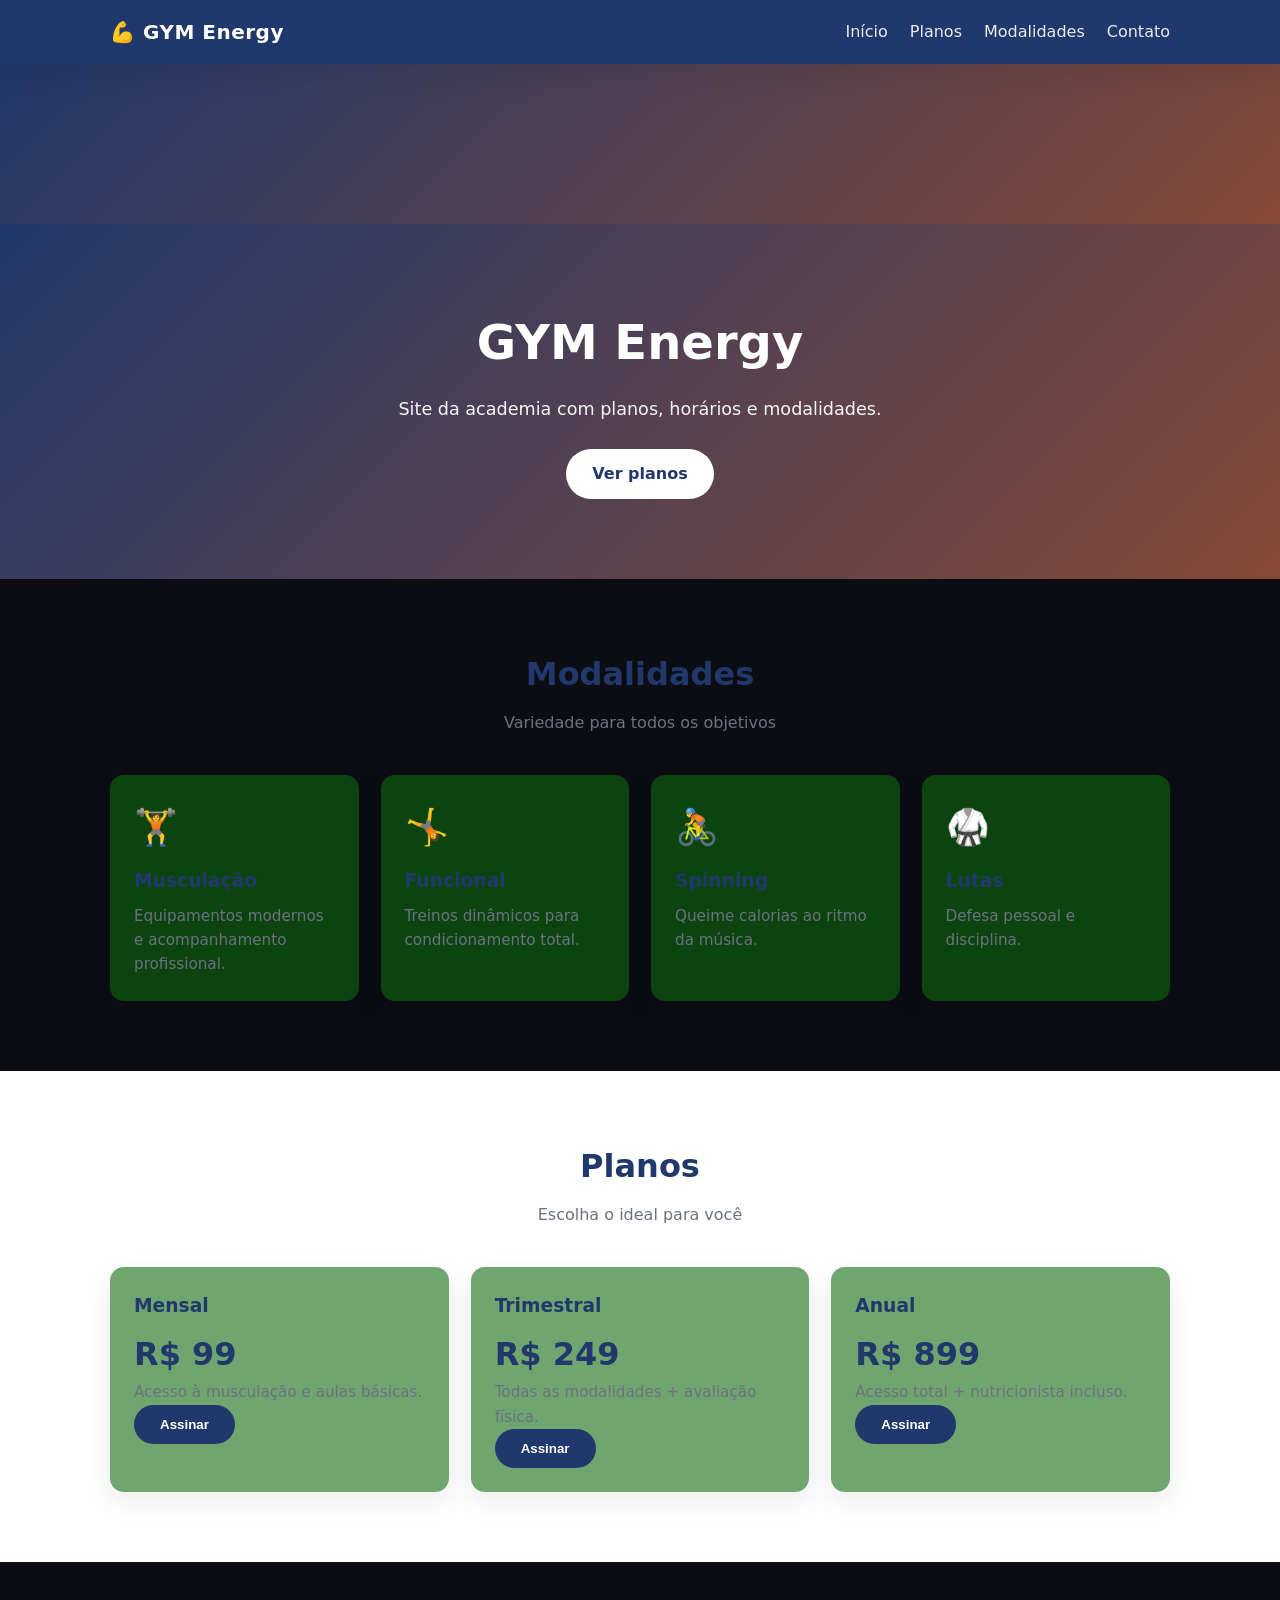
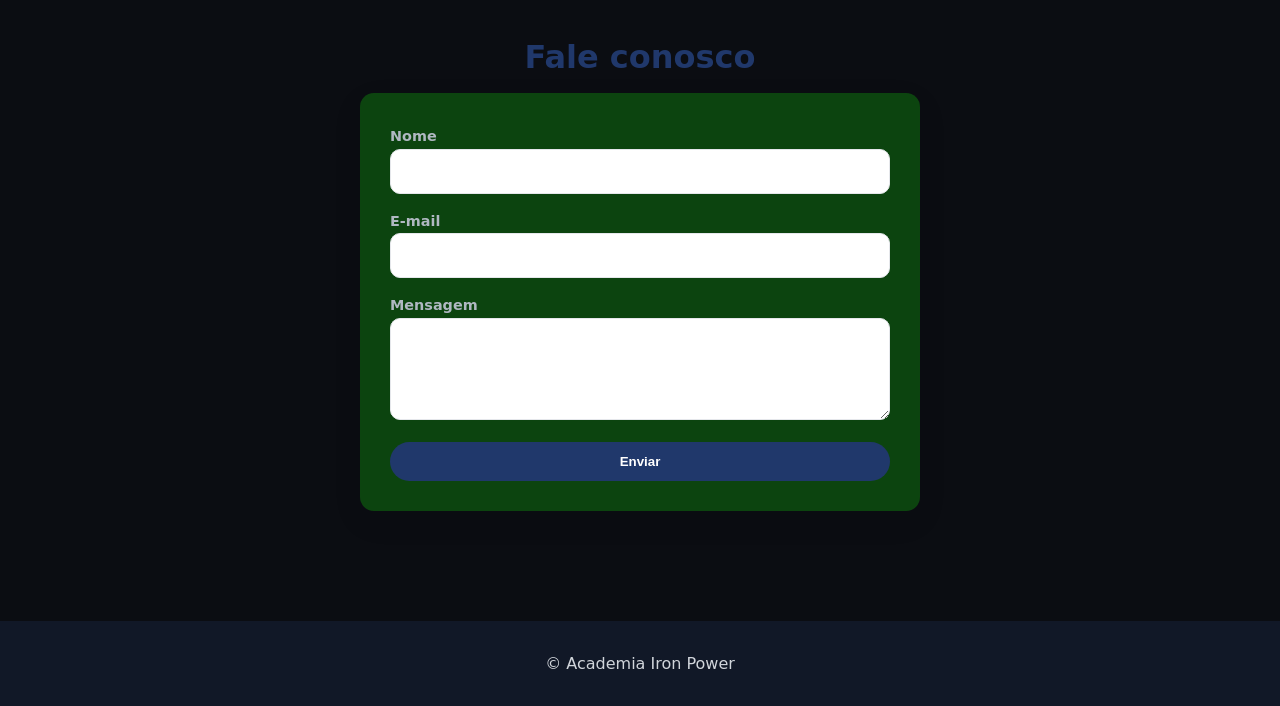
==== projetos-final-2026-2/02-academia/index.html @ 280571b9 "projeto" ====
<!DOCTYPE html>
<!-- Academia Iron Power — Landing com planos/preços -->
<html lang="pt-BR">
<head>
  <meta charset="UTF-8" />
  <meta name="viewport" content="width=device-width, initial-scale=1.0" />
  <title>Academia Iron Power</title>
  <meta name="description" content="Site da academia com planos, horários e modalidades." />
  <link rel="stylesheet" href="styles.css" />
</head>
<body>
  <header class="site-header">
    <div class="nav">
      <div class="logo">💪 GYM Energy</div>
      <button class="menu-toggle" aria-label="Menu">☰</button>
      <ul id="menu">
        <li><a href="#inicio">Início</a></li>
        <li><a href="#planos">Planos</a></li>
        <li><a href="#modalidades">Modalidades</a></li>
        <li><a href="#contato">Contato</a></li>
      </ul>
    </div>
  </header>

  <section class="hero" id="banana">
     <div class="interface">
        
     </div>
  </section>

  <section class="hero" id="inicio">
    <h1>GYM Energy</h1>
    <p>Site da academia com planos, horários e modalidades.</p>
    <a href="#planos" class="btn">Ver planos</a>
  </section>

  <section id="modalidades">
    <div class="container">
      <h2>Modalidades</h2>
      <p class="subtitle">Variedade para todos os objetivos</p>
      <div class="grid">
        <article class="card"><div class="icon">🏋️</div><h3>Musculação</h3><p>Equipamentos modernos e acompanhamento profissional.</p></article>
        <article class="card"><div class="icon">🤸</div><h3>Funcional</h3><p>Treinos dinâmicos para condicionamento total.</p></article>
        <article class="card"><div class="icon">🚴</div><h3>Spinning</h3><p>Queime calorias ao ritmo da música.</p></article>
        <article class="card"><div class="icon">🥋</div><h3>Lutas</h3><p>Defesa pessoal e disciplina.</p></article>
      </div>
    </div>
  </section>

  <section id="planos" style="background:#fff;">
    <div class="container">
      <h2>Planos</h2>
      <p class="subtitle">Escolha o ideal para você</p>
      <div class="grid">
        <article class="card"><h3>Mensal</h3><p style="font-size:2rem;color:var(--primary);font-weight:800;">R$ 99</p><p>Acesso à musculação e aulas básicas.</p><button class="btn primary" onclick="escolherPlano('Mensal')">Assinar</button></article>
        <article class="card"><h3>Trimestral</h3><p style="font-size:2rem;color:var(--primary);font-weight:800;">R$ 249</p><p>Todas as modalidades + avaliação física.</p><button class="btn primary" onclick="escolherPlano('Trimestral')">Assinar</button></article>
        <article class="card"><h3>Anual</h3><p style="font-size:2rem;color:var(--primary);font-weight:800;">R$ 899</p><p>Acesso total + nutricionista incluso.</p><button class="btn primary" onclick="escolherPlano('Anual')">Assinar</button></article>
      </div>
    </div>
  </section>

  <section id="contato">
    <div class="container">
      <h2>Fale conosco</h2>
      <form class="contact" id="formContato" novalidate>
        <div><label for="nome">Nome</label><input id="nome" required /></div>
        <div><label for="email">E-mail</label><input id="email" type="email" required /></div>
        <div><label for="mensagem">Mensagem</label><textarea id="mensagem" rows="4" required></textarea></div>
        <button type="submit" class="btn primary">Enviar</button>
        <div class="mensagem-feedback" id="feedback"></div>
      </form>
    </div>
  </section>

  <footer>
    <p>© <span id="ano"></span> Academia Iron Power</p>
  </footer>
  <script src="script.js"></script>
</body>
</html>
---- projetos-final-2026-2/02-academia/styles.css ----
/* =========================================================
   Academia Iron Power
   Folha de estilos principal.
   Conceitos: variáveis CSS, seletores, flexbox, grid,
   responsividade, transições e hover.
   ========================================================= */

/* Variáveis (Custom Properties) — facilitam manter o tema */
:root {
  --primary: #20386b;
  --accent: #864937;
  --bg: #0b0d12;
  --text: #b0b8c2;
  --muted: #6b7280;
  --card: #0e6b0e98;
  --radius: 14px;
  --shadow: 0 10px 30px rgba(0,0,0,.08);
  --container: 1100px;
}

/* Reset simples para padronizar entre navegadores */
* { box-sizing: border-box; margin: 0; padding: 0; }

html { scroll-behavior: smooth; } /* rolagem suave para âncoras */

body {
  font-family: 'Segoe UI', system-ui, -apple-system, sans-serif;
  background: var(--bg);
  color: var(--text);
  line-height: 1.6;
}

img { max-width: 100%; display: block; }

/* Container central reutilizável */
.container {
  max-width: var(--container);
  margin: 0 auto;
  padding: 0 20px;
}

/* ---------- HEADER / NAV ---------- */
header.site-header {
  background: var(--primary);
  color: #fff;
  position: sticky; /* fixa ao rolar */
  top: 0;
  z-index: 50;
  box-shadow: var(--shadow);
}
.nav {
  display: flex;
  align-items: center;
  justify-content: space-between;
  padding: 16px 20px;
  max-width: var(--container);
  margin: 0 auto;
}
.nav .logo { font-weight: 800; font-size: 1.25rem; letter-spacing: .5px; }
.nav ul { display: flex; gap: 22px; list-style: none; }
.nav a { color: #fff; text-decoration: none; opacity: .9; transition: opacity .2s; }
.nav a:hover { opacity: 1; text-decoration: underline; }

/* botão hambúrguer (mobile) */
.menu-toggle {
  display: none;
  background: transparent;
  border: 0;
  color: #ffffff;
  font-size: 1.6rem;
  cursor: pointer;
}

/* ---------- HERO ---------- */




.hero {
  background: linear-gradient(135deg, var(--primary), var(--accent));
  color: #fff;
  padding: 80px 20px;
  text-align: center;
}
.hero h1 { font-size: clamp(1.8rem, 4vw, 3rem); margin-bottom: 14px; }
.hero p { font-size: 1.1rem; max-width: 640px; margin: 0 auto 26px; opacity: .95; }

/* botão reutilizável */
.btn {
  display: inline-block;
  background: #fff;
  color: var(--primary);
  padding: 12px 26px;
  border-radius: 999px;
  text-decoration: none;
  font-weight: 700;
  border: 0;
  cursor: pointer;
  transition: transform .15s ease, box-shadow .15s ease;
}
.btn:hover { transform: translateY(-2px); box-shadow: var(--shadow); }
.btn.primary { background: var(--primary); color: #fff; }

/* ---------- SEÇÕES ---------- */
section { padding: 70px 0; }
section h2 {
  text-align: center;
  font-size: 2rem;
  margin-bottom: 10px;
  color: var(--primary);
}
section .subtitle {
  text-align: center;
  color: var(--muted);
  margin-bottom: 40px;
}

/* Grid de cards reutilizável */
.grid {
  display: grid;
  grid-template-columns: repeat(auto-fit, minmax(240px, 1fr));
  gap: 22px;
}
.card {
  background: var(--card);
  border-radius: var(--radius);
  padding: 24px;
  box-shadow: var(--shadow);
  transition: transform .2s;
}
.card:hover { transform: translateY(-6px); }
.card .icon { font-size: 2.2rem; margin-bottom: 10px; }
.card h3 { color: var(--primary); margin-bottom: 8px; }
.card p { color: var(--muted); font-size: .95rem; }

/* ---------- FORMULÁRIO ---------- */
form.contact {
  max-width: 560px;
  margin: 0 auto;
  background: var(--card);
  padding: 30px;
  border-radius: var(--radius);
  box-shadow: var(--shadow);
  display: grid;
  gap: 14px;
}
form.contact label { font-weight: 600; font-size: .9rem; }
form.contact input,
form.contact select,
form.contact textarea {
  width: 100%;
  padding: 12px 14px;
  border: 1px solid #e5e7eb;
  border-radius: 10px;
  font-family: inherit;
  font-size: 1rem;
  transition: border-color .2s, box-shadow .2s;
}
form.contact input:focus,
form.contact textarea:focus,
form.contact select:focus {
  outline: none;
  border-color: var(--primary);
  box-shadow: 0 0 0 3px color-mix(in srgb, var(--primary) 20%, transparent);
}

.mensagem-feedback {
  margin-top: 14px;
  padding: 12px;
  border-radius: 10px;
  background: #ecfdf5;
  color: #065f46;
  text-align: center;
  display: none;
}
.mensagem-feedback.erro { background: #fef2f2; color: #991b1b; }

/* ---------- FOOTER ---------- */
footer {
  background: #111827;
  color: #d1d5db;
  text-align: center;
  padding: 30px 20px;
  margin-top: 40px;
}
footer a { color: var(--accent); text-decoration: none; }

/* ---------- RESPONSIVO ---------- */
@media (max-width: 720px) {
  .nav ul {
    display: none;
    position: absolute;
    top: 60px; left: 0; right: 0;
    flex-direction: column;
    background: var(--primary);
    padding: 14px 20px;
    gap: 12px;
  }
  .nav ul.open { display: flex; }
  .menu-toggle { display: block; }
}
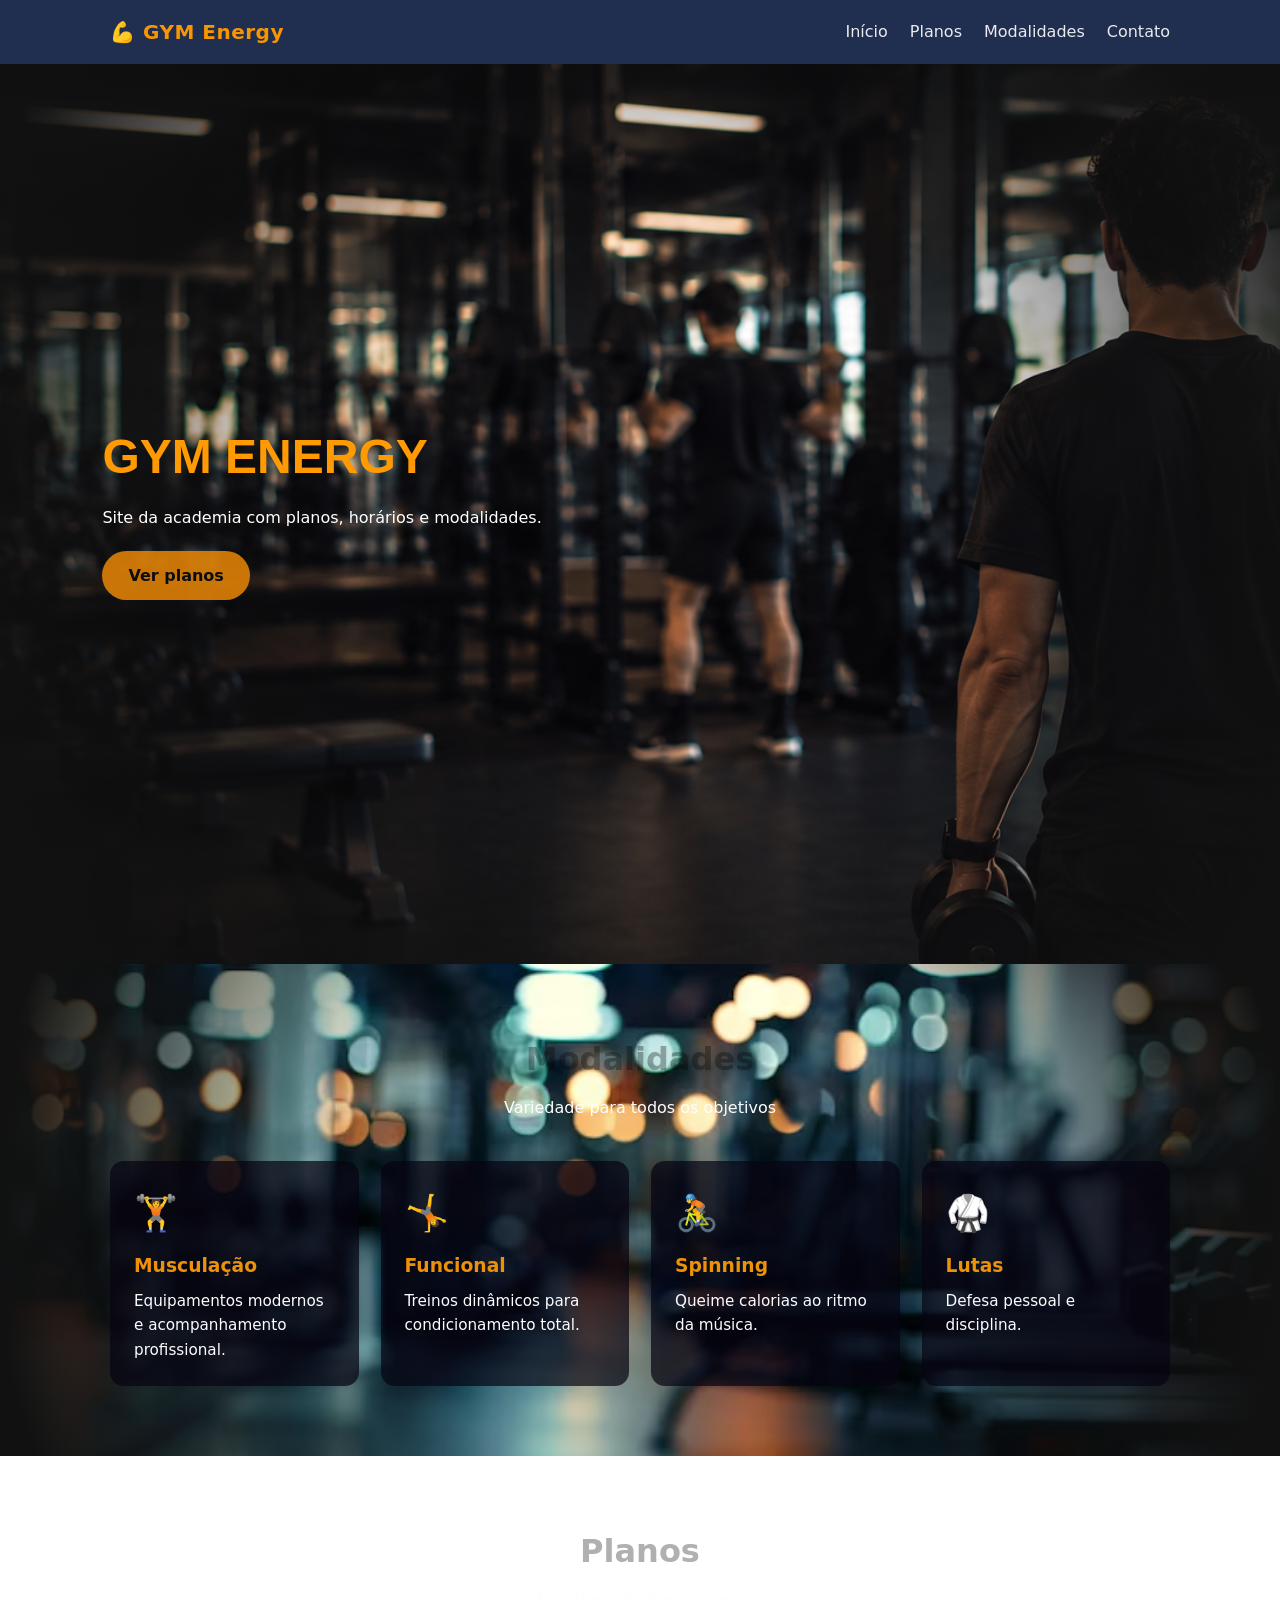
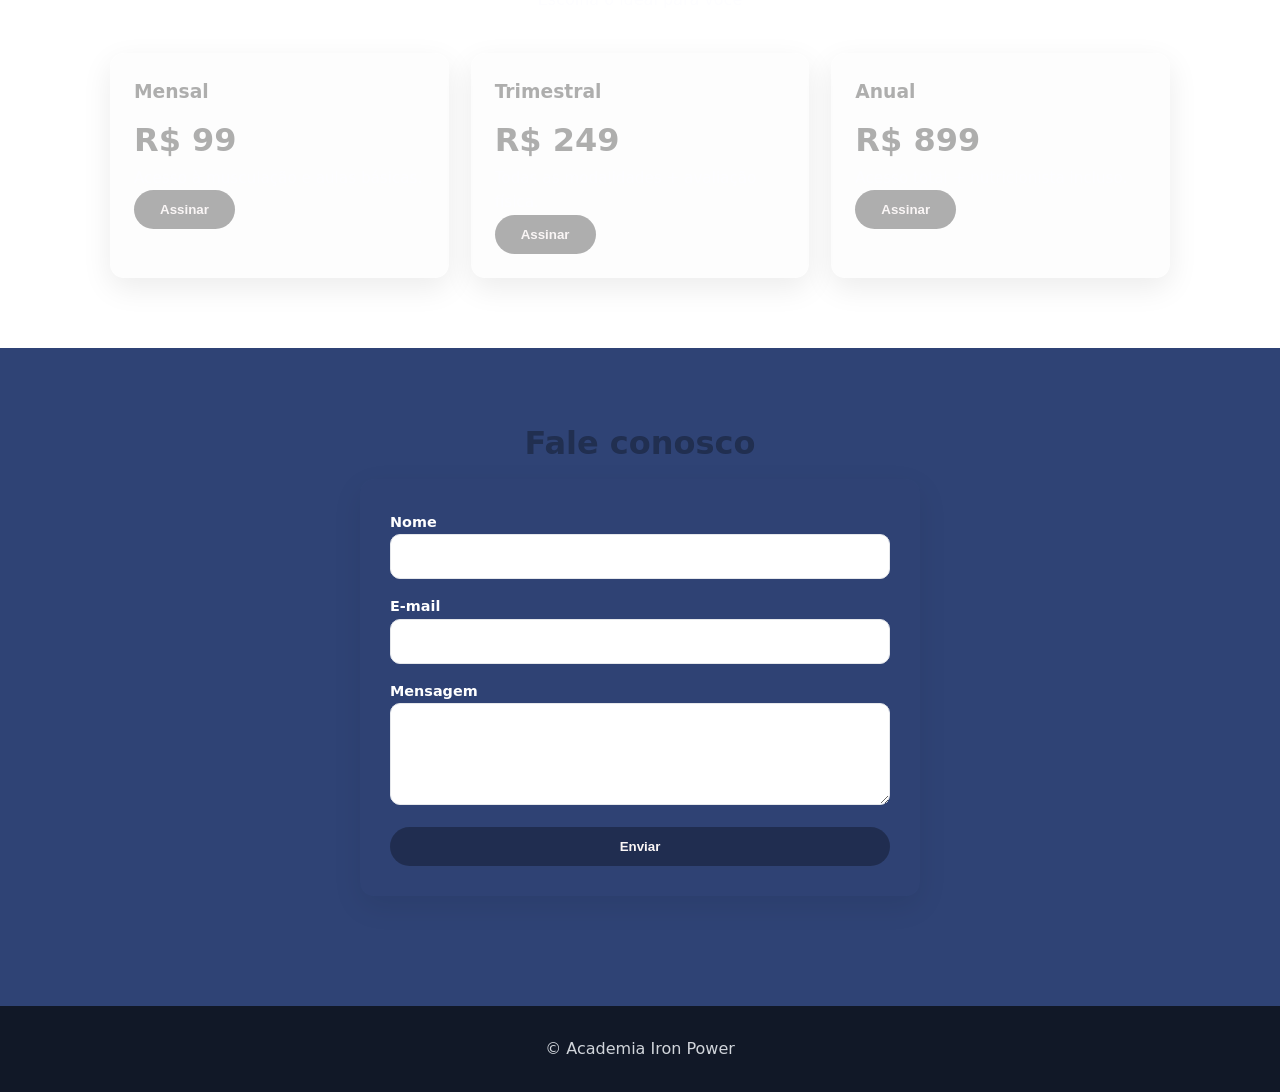
==== commit b9109947: "update" ====
--- a/projetos-final-2026-2/02-academia/index.html
+++ b/projetos-final-2026-2/02-academia/index.html
@@ -22,27 +22,26 @@
     </div>
   </header>
 
-  <section class="hero" id="banana">
-     <div class="interface">
-        
-     </div>
-  </section>
 
-  <section class="hero" id="inicio">
+
+  <section class="hero-inicio">
+    <div class="conteudo-hero">
     <h1>GYM Energy</h1>
     <p>Site da academia com planos, horários e modalidades.</p>
     <a href="#planos" class="btn">Ver planos</a>
+    </div>
   </section>
 
-  <section id="modalidades">
+  <section class="modalidades">
     <div class="container">
       <h2>Modalidades</h2>
+      <img src="" alt="">
       <p class="subtitle">Variedade para todos os objetivos</p>
       <div class="grid">
-        <article class="card"><div class="icon">🏋️</div><h3>Musculação</h3><p>Equipamentos modernos e acompanhamento profissional.</p></article>
-        <article class="card"><div class="icon">🤸</div><h3>Funcional</h3><p>Treinos dinâmicos para condicionamento total.</p></article>
-        <article class="card"><div class="icon">🚴</div><h3>Spinning</h3><p>Queime calorias ao ritmo da música.</p></article>
-        <article class="card"><div class="icon">🥋</div><h3>Lutas</h3><p>Defesa pessoal e disciplina.</p></article>
+        <article class="card card-destaque"><div class="icon">🏋️</div><h3>Musculação</h3><p>Equipamentos modernos e acompanhamento profissional.</p></article>
+        <article class="card card-destaque"><div class="icon">🤸</div><h3>Funcional</h3><p>Treinos dinâmicos para condicionamento total.</p></article>
+        <article class="card card-destaque"><div class="icon">🚴</div><h3>Spinning</h3><p>Queime calorias ao ritmo da música.</p></article>
+        <article class="card card-destaque"><div class="icon">🥋</div><h3>Lutas</h3><p>Defesa pessoal e disciplina.</p></article>
       </div>
     </div>
   </section>
--- a/projetos-final-2026-2/02-academia/styles.css
+++ b/projetos-final-2026-2/02-academia/styles.css
@@ -7,12 +7,12 @@
 
 /* Variáveis (Custom Properties) — facilitam manter o tema */
 :root {
-  --primary: #20386b;
+  --primary: #02020150;
   --accent: #864937;
-  --bg: #0b0d12;
-  --text: #b0b8c2;
-  --muted: #6b7280;
-  --card: #0e6b0e98;
+  --bg: #2f4375;
+  --text: #ffffff;
+  --muted: #fdfdff;
+  --card: #0c080702;
   --radius: 14px;
   --shadow: 0 10px 30px rgba(0,0,0,.08);
   --container: 1100px;
@@ -42,7 +42,7 @@
 /* ---------- HEADER / NAV ---------- */
 header.site-header {
   background: var(--primary);
-  color: #fff;
+  color: #f89602;
   position: sticky; /* fixa ao rolar */
   top: 0;
   z-index: 50;
@@ -66,7 +66,7 @@
   display: none;
   background: transparent;
   border: 0;
-  color: #ffffff;
+  color: #f3f3f3;
   font-size: 1.6rem;
   cursor: pointer;
 }
@@ -74,11 +74,68 @@
 /* ---------- HERO ---------- */
 
 
-
+.hero-inicio {
+  background-image: radial-gradient(circle, rgba(17,17,17,0) 40%, rgba(17,17,17,1) 95%),
+   url('img/fundo_inicio.png');
+  min-height: 100vh;
+  background-size: cover;
+  background-position: center;
+  background-repeat: no-repeat;
+
+  display: flex;
+  align-items: center;
+  justify-content: flex-start;
+
+ padding: 8%;
+}
+
+.modalidades{
+  background-image: radial-gradient(circle, rgba(17,17,17,0) 40%, rgba(17,17,17,1) 95%),
+   url('img/fundo_moda.avif');
+  background-size: cover;
+  background-position: center;
+  background-repeat: no-repeat;
+
+}
+
+.modalidades .card{
+  background-color: #060311b6;
+}
+
+.modalidades .grid article.card-destaque h3 {
+ color: #ec9108;
+}
+
+
+
+.hero-inicio .btn{
+ background-color: #db7f06e8;
+ color: #0b0d12;
+}
+
+.conteudo-hero{
+  max-width: 500px;
+  text-align: left;
+
+  display: flex;
+  flex-direction: column;
+
+  gap: 20px;
+  align-items: flex-start;
+}
+
+.hero-inicio h1{
+  font-family: 'Poppins', 'Segoe UI', "Bebas Neue", sans-serif;
+  font-size: 3rem;
+  font-weight: 700;
+  line-height: 1.2;
+  color: #ff9a03;
+  text-transform: uppercase;
+}
 
 .hero {
   background: linear-gradient(135deg, var(--primary), var(--accent));
-  color: #fff;
+  color: #faf6f6;
   padding: 80px 20px;
   text-align: center;
 }
@@ -99,7 +156,7 @@
   transition: transform .15s ease, box-shadow .15s ease;
 }
 .btn:hover { transform: translateY(-2px); box-shadow: var(--shadow); }
-.btn.primary { background: var(--primary); color: #fff; }
+.btn.primary { background: var(--primary); color: #faf6f6; }
 
 /* ---------- SEÇÕES ---------- */
 section { padding: 70px 0; }
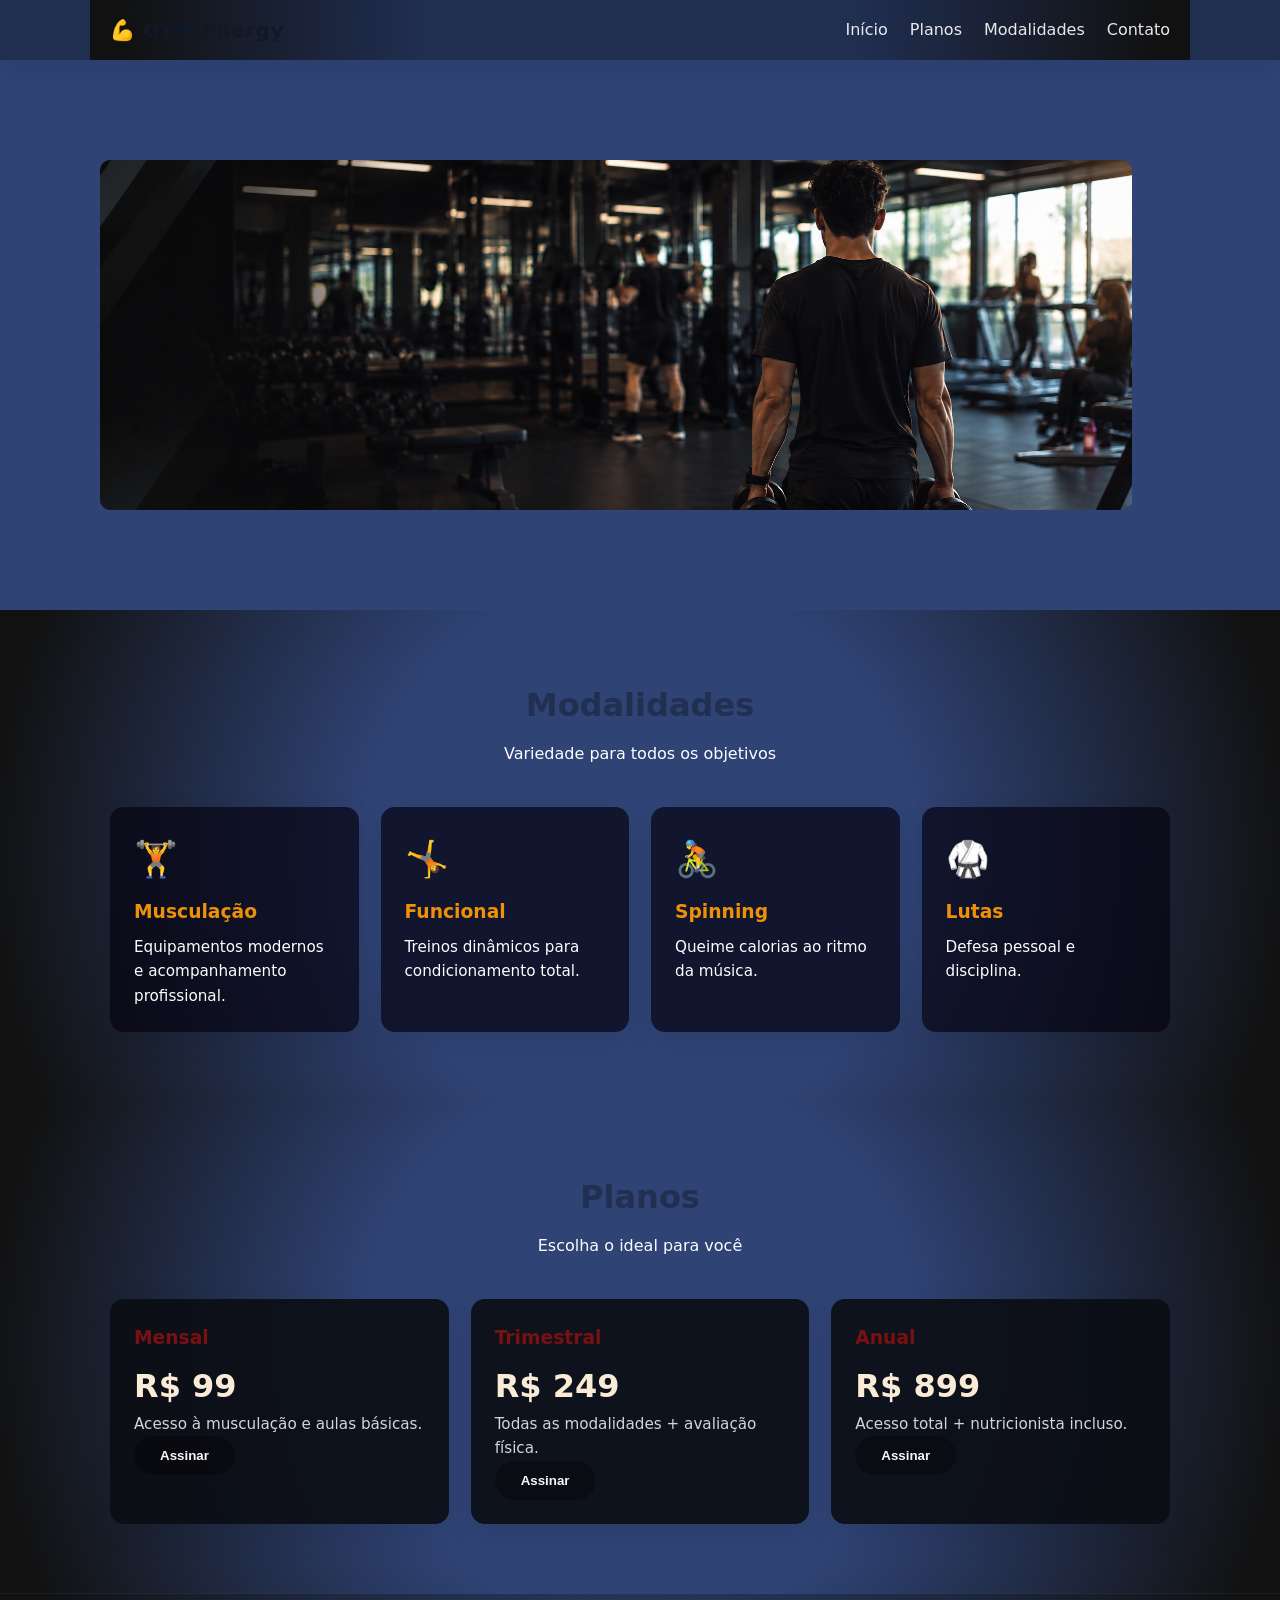
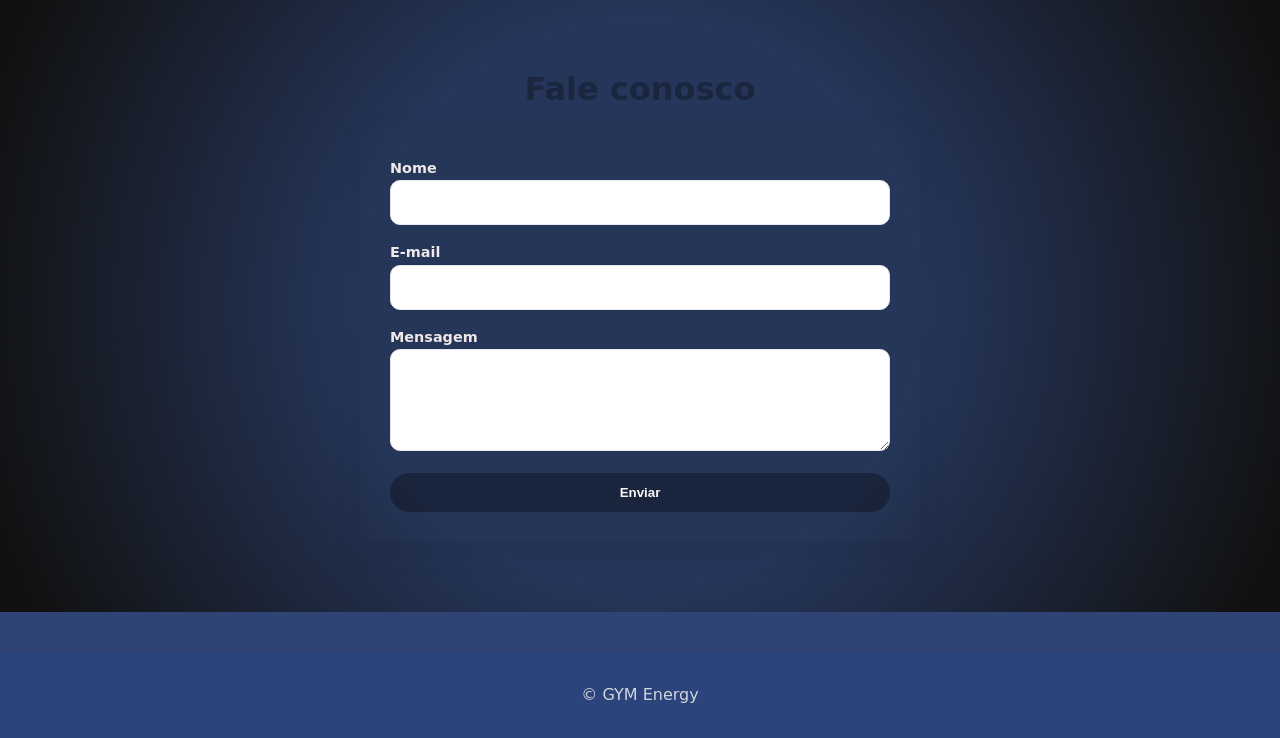
==== commit 16773b7d: "update" ====
--- a/projetos-final-2026-2/02-academia/index.html
+++ b/projetos-final-2026-2/02-academia/index.html
@@ -1,13 +1,15 @@
 <!DOCTYPE html>
 <!-- Academia Iron Power — Landing com planos/preços -->
 <html lang="pt-BR">
+
 <head>
   <meta charset="UTF-8" />
   <meta name="viewport" content="width=device-width, initial-scale=1.0" />
-  <title>Academia Iron Power</title>
+  <title>GYM Energy</title>
   <meta name="description" content="Site da academia com planos, horários e modalidades." />
   <link rel="stylesheet" href="styles.css" />
 </head>
+
 <body>
   <header class="site-header">
     <div class="nav">
@@ -22,13 +24,14 @@
     </div>
   </header>
 
-
-
+  
   <section class="hero-inicio">
-    <div class="conteudo-hero">
-    <h1>GYM Energy</h1>
-    <p>Site da academia com planos, horários e modalidades.</p>
-    <a href="#planos" class="btn">Ver planos</a>
+    <div class="hero-box">
+      <img src="img/fundo_inicio.png" alt="Fundo do inicio" class="hero-bg">
+        <h1>GYM Energy</h1>
+        <p>Site da academia com planos, horários e modalidades.</p>
+        <a href="#planos" class="btn">Ver planos</a>
+        </div>
     </div>
   </section>
 
@@ -38,30 +41,61 @@
       <img src="" alt="">
       <p class="subtitle">Variedade para todos os objetivos</p>
       <div class="grid">
-        <article class="card card-destaque"><div class="icon">🏋️</div><h3>Musculação</h3><p>Equipamentos modernos e acompanhamento profissional.</p></article>
-        <article class="card card-destaque"><div class="icon">🤸</div><h3>Funcional</h3><p>Treinos dinâmicos para condicionamento total.</p></article>
-        <article class="card card-destaque"><div class="icon">🚴</div><h3>Spinning</h3><p>Queime calorias ao ritmo da música.</p></article>
-        <article class="card card-destaque"><div class="icon">🥋</div><h3>Lutas</h3><p>Defesa pessoal e disciplina.</p></article>
+        <article class="card card-destaque">
+          <div class="icon">🏋️</div>
+          <h3>Musculação</h3>
+          <p>Equipamentos modernos e acompanhamento profissional.</p>
+        </article>
+        <article class="card card-destaque">
+          <div class="icon">🤸</div>
+          <h3>Funcional</h3>
+          <p>Treinos dinâmicos para condicionamento total.</p>
+        </article>
+        <article class="card card-destaque">
+          <div class="icon">🚴</div>
+          <h3>Spinning</h3>
+          <p>Queime calorias ao ritmo da música.</p>
+        </article>
+        <article class="card card-destaque">
+          <div class="icon">🥋</div>
+          <h3>Lutas</h3>
+          <p>Defesa pessoal e disciplina.</p>
+        </article>
       </div>
     </div>
   </section>
 
-  <section id="planos" style="background:#fff;">
+  <section class="planos">
     <div class="container">
       <h2>Planos</h2>
       <p class="subtitle">Escolha o ideal para você</p>
       <div class="grid">
-        <article class="card"><h3>Mensal</h3><p style="font-size:2rem;color:var(--primary);font-weight:800;">R$ 99</p><p>Acesso à musculação e aulas básicas.</p><button class="btn primary" onclick="escolherPlano('Mensal')">Assinar</button></article>
-        <article class="card"><h3>Trimestral</h3><p style="font-size:2rem;color:var(--primary);font-weight:800;">R$ 249</p><p>Todas as modalidades + avaliação física.</p><button class="btn primary" onclick="escolherPlano('Trimestral')">Assinar</button></article>
-        <article class="card"><h3>Anual</h3><p style="font-size:2rem;color:var(--primary);font-weight:800;">R$ 899</p><p>Acesso total + nutricionista incluso.</p><button class="btn primary" onclick="escolherPlano('Anual')">Assinar</button></article>
+        <article class="card card-planos">
+          <h3>Mensal</h3>
+          <p style="font-size:2rem;color:antiquewhite;font-weight:800;">R$ 99</p>
+          <p>Acesso à musculação e aulas básicas.</p><button class="btn primary"
+            onclick="escolherPlano('Mensal')">Assinar</button>
+        </article>
+        <article class="card card-planos">
+          <h3>Trimestral</h3>
+          <p style="font-size:2rem;color:antiquewhite;font-weight:800;">R$ 249</p>
+          <p>Todas as modalidades + avaliação física.</p><button class="btn primary"
+            onclick="escolherPlano('Trimestral')">Assinar</button>
+        </article>
+        <article class="card card-planos">
+          <h3>Anual</h3>
+          <p style="font-size:2rem;color:antiquewhite; font-weight:800;">R$ 899</p>
+          <p>Acesso total + nutricionista incluso.</p><button class="btn primary"
+            onclick="escolherPlano('Anual')">Assinar</button>
+        </article>
       </div>
     </div>
   </section>
 
-  <section id="contato">
+  <section class="contato">
     <div class="container">
       <h2>Fale conosco</h2>
-      <form class="contact" id="formContato" novalidate>
+      <form class="contact" class="formContato" novalidate>
         <div><label for="nome">Nome</label><input id="nome" required /></div>
         <div><label for="email">E-mail</label><input id="email" type="email" required /></div>
         <div><label for="mensagem">Mensagem</label><textarea id="mensagem" rows="4" required></textarea></div>
@@ -72,8 +106,9 @@
   </section>
 
   <footer>
-    <p>© <span id="ano"></span> Academia Iron Power</p>
+    <p>© <span id="ano"></span> GYM Energy</p>
   </footer>
   <script src="script.js"></script>
 </body>
-</html>
+
+</html>
--- a/projetos-final-2026-2/02-academia/styles.css
+++ b/projetos-final-2026-2/02-academia/styles.css
@@ -10,18 +10,26 @@
   --primary: #02020150;
   --accent: #864937;
   --bg: #2f4375;
-  --text: #ffffff;
+  --text: #f0e8e8;
   --muted: #fdfdff;
   --card: #0c080702;
   --radius: 14px;
-  --shadow: 0 10px 30px rgba(0,0,0,.08);
+  --shadow: 0 10px 30px rgba(0, 0, 0, .08);
   --container: 1100px;
 }
 
 /* Reset simples para padronizar entre navegadores */
-* { box-sizing: border-box; margin: 0; padding: 0; }
-
-html { scroll-behavior: smooth; } /* rolagem suave para âncoras */
+* {
+  box-sizing: border-box;
+  margin: 0;
+  padding: 0;
+}
+
+html {
+  scroll-behavior: smooth;
+}
+
+/* rolagem suave para âncoras */
 
 body {
   font-family: 'Segoe UI', system-ui, -apple-system, sans-serif;
@@ -30,7 +38,10 @@
   line-height: 1.6;
 }
 
-img { max-width: 100%; display: block; }
+img {
+  max-width: 100%;
+  display: block;
+}
 
 /* Container central reutilizável */
 .container {
@@ -43,23 +54,69 @@
 header.site-header {
   background: var(--primary);
   color: #f89602;
-  position: sticky; /* fixa ao rolar */
+  position: sticky;
+  /* fixa ao rolar */
   top: 0;
   z-index: 50;
   box-shadow: var(--shadow);
 }
+
+/* =========== planos ================ */
+
+.planos {
+  background: radial-gradient(circle, rgba(17, 17, 17, 0) 40%, rgba(17, 17, 17, 1) 95%);
+  background-size: cover;
+  background-position: center;
+  background-repeat: no-repeat;
+}
+
+.planos .card-planos p {
+  color: #d1d5db;
+}
+
+.planos .card-planos {
+  background-color: #0b0d12e5;
+}
+
+.planos .card-planos h3 {
+  color: #791111;
+}
+
 .nav {
+   background-image: radial-gradient(circle, rgba(17, 17, 17, 0) 40%, rgba(17, 17, 17, 1) 95%),
+    url('');
+  color: #111827;
   display: flex;
   align-items: center;
   justify-content: space-between;
-  padding: 16px 20px;
+  padding: 14px 20px;
   max-width: var(--container);
   margin: 0 auto;
 }
-.nav .logo { font-weight: 800; font-size: 1.25rem; letter-spacing: .5px; }
-.nav ul { display: flex; gap: 22px; list-style: none; }
-.nav a { color: #fff; text-decoration: none; opacity: .9; transition: opacity .2s; }
-.nav a:hover { opacity: 1; text-decoration: underline; }
+
+.nav .logo {
+  font-weight: 800;
+  font-size: 1.25rem;
+  letter-spacing: .5px;
+}
+
+.nav ul {
+  display: flex;
+  gap: 22px;
+  list-style: none;
+}
+
+.nav a {
+  color: #fff;
+  text-decoration: none;
+  opacity: .9;
+  transition: opacity .2s;
+}
+
+.nav a:hover {
+  opacity: 1;
+  text-decoration: underline;
+}
 
 /* botão hambúrguer (mobile) */
 .menu-toggle {
@@ -73,47 +130,78 @@
 
 /* ---------- HERO ---------- */
 
+.hero-bg {
+  width: 100%;
+  height: 100%;
+  object-fit: cover;
+  object-position: center;
+}
+
+.hero-box {
+  position: relative;
+  min-height: 350px;
+  border-radius: 10px;
+  overflow: hidden;
+  padding: 60px;
+  display: flex;
+  align-items: baseline;
+}
+
+/*background: linear-gradient(135deg, #2b003d, #6d0099);*/
+
+
+.hero-bg {
+  position: absolute;
+  top: 0;
+  left: 0;
+  width: 100%;
+  height: 100%;
+  object-fit: cover;
+  z-index: 1;
+  transition: transform 0.7s ease;
+}
+
+.hero-box:hover .hero-bg {
+  transform: scale(1.08);
+}
+
 
 .hero-inicio {
-  background-image: radial-gradient(circle, rgba(17,17,17,0) 40%, rgba(17,17,17,1) 95%),
-   url('img/fundo_inicio.png');
-  min-height: 100vh;
   background-size: cover;
   background-position: center;
   background-repeat: no-repeat;
-
+  padding: 100px;
   display: flex;
   align-items: center;
   justify-content: flex-start;
-
- padding: 8%;
-}
-
-.modalidades{
-  background-image: radial-gradient(circle, rgba(17,17,17,0) 40%, rgba(17,17,17,1) 95%),
-   url('img/fundo_moda.avif');
+  height: -20px;
+}
+
+.modalidades {
+  background-image: radial-gradient(circle, rgba(17, 17, 17, 0) 40%, rgba(17, 17, 17, 1) 95%),
+    url('');
   background-size: cover;
   background-position: center;
   background-repeat: no-repeat;
 
 }
 
-.modalidades .card{
+.modalidades .card {
   background-color: #060311b6;
 }
 
 .modalidades .grid article.card-destaque h3 {
- color: #ec9108;
-}
-
-
-
-.hero-inicio .btn{
- background-color: #db7f06e8;
- color: #0b0d12;
-}
-
-.conteudo-hero{
+  color: #ec9108;
+}
+
+
+
+.hero-inicio .btn {
+  background-color: #db7f06e8;
+  color: #0b0d12;
+}
+
+.conteudo-hero {
   max-width: 500px;
   text-align: left;
 
@@ -124,7 +212,7 @@
   align-items: flex-start;
 }
 
-.hero-inicio h1{
+.hero-inicio h1 {
   font-family: 'Poppins', 'Segoe UI', "Bebas Neue", sans-serif;
   font-size: 3rem;
   font-weight: 700;
@@ -139,8 +227,18 @@
   padding: 80px 20px;
   text-align: center;
 }
-.hero h1 { font-size: clamp(1.8rem, 4vw, 3rem); margin-bottom: 14px; }
-.hero p { font-size: 1.1rem; max-width: 640px; margin: 0 auto 26px; opacity: .95; }
+
+.hero h1 {
+  font-size: clamp(1.8rem, 4vw, 3rem);
+  margin-bottom: 14px;
+}
+
+.hero p {
+  font-size: 1.1rem;
+  max-width: 640px;
+  margin: 0 auto 26px;
+  opacity: .95;
+}
 
 /* botão reutilizável */
 .btn {
@@ -155,17 +253,29 @@
   cursor: pointer;
   transition: transform .15s ease, box-shadow .15s ease;
 }
-.btn:hover { transform: translateY(-2px); box-shadow: var(--shadow); }
-.btn.primary { background: var(--primary); color: #faf6f6; }
+
+.btn:hover {
+  transform: translateY(-2px);
+  box-shadow: var(--shadow);
+}
+
+.btn.primary {
+  background: var(--primary);
+  color: #faf6f6;
+}
 
 /* ---------- SEÇÕES ---------- */
-section { padding: 70px 0; }
+section {
+  padding: 70px 0;
+}
+
 section h2 {
   text-align: center;
   font-size: 2rem;
   margin-bottom: 10px;
   color: var(--primary);
 }
+
 section .subtitle {
   text-align: center;
   color: var(--muted);
@@ -178,6 +288,7 @@
   grid-template-columns: repeat(auto-fit, minmax(240px, 1fr));
   gap: 22px;
 }
+
 .card {
   background: var(--card);
   border-radius: var(--radius);
@@ -185,12 +296,34 @@
   box-shadow: var(--shadow);
   transition: transform .2s;
 }
-.card:hover { transform: translateY(-6px); }
-.card .icon { font-size: 2.2rem; margin-bottom: 10px; }
-.card h3 { color: var(--primary); margin-bottom: 8px; }
-.card p { color: var(--muted); font-size: .95rem; }
+
+.card:hover {
+  transform: translateY(-6px);
+}
+
+.card .icon {
+  font-size: 2.2rem;
+  margin-bottom: 10px;
+}
+
+.card h3 {
+  color: var(--primary);
+  margin-bottom: 8px;
+}
+
+.card p {
+  color: var(--muted);
+  font-size: .95rem;
+}
 
 /* ---------- FORMULÁRIO ---------- */
+
+.contato {
+  background-color: #25365a;
+   background-image: radial-gradient(circle, rgba(17, 17, 17, 0) 40%, rgba(17, 17, 17, 1) 95%),
+    url('');
+}
+
 form.contact {
   max-width: 560px;
   margin: 0 auto;
@@ -201,7 +334,12 @@
   display: grid;
   gap: 14px;
 }
-form.contact label { font-weight: 600; font-size: .9rem; }
+
+form.contact label {
+  font-weight: 600;
+  font-size: .9rem;
+}
+
 form.contact input,
 form.contact select,
 form.contact textarea {
@@ -213,6 +351,7 @@
   font-size: 1rem;
   transition: border-color .2s, box-shadow .2s;
 }
+
 form.contact input:focus,
 form.contact textarea:focus,
 form.contact select:focus {
@@ -230,29 +369,45 @@
   text-align: center;
   display: none;
 }
-.mensagem-feedback.erro { background: #fef2f2; color: #991b1b; }
+
+.mensagem-feedback.erro {
+  background: #fef2f2;
+  color: #991b1b;
+}
 
 /* ---------- FOOTER ---------- */
 footer {
-  background: #111827;
+  background: #2b447c;
   color: #d1d5db;
   text-align: center;
   padding: 30px 20px;
   margin-top: 40px;
 }
-footer a { color: var(--accent); text-decoration: none; }
+
+footer a {
+  color: var(--accent);
+  text-decoration: none;
+}
 
 /* ---------- RESPONSIVO ---------- */
 @media (max-width: 720px) {
   .nav ul {
     display: none;
     position: absolute;
-    top: 60px; left: 0; right: 0;
+    top: 60px;
+    left: 0;
+    right: 0;
     flex-direction: column;
     background: var(--primary);
     padding: 14px 20px;
     gap: 12px;
   }
-  .nav ul.open { display: flex; }
-  .menu-toggle { display: block; }
-}
+
+  .nav ul.open {
+    display: flex;
+  }
+
+  .menu-toggle {
+    display: block;
+  }
+}
